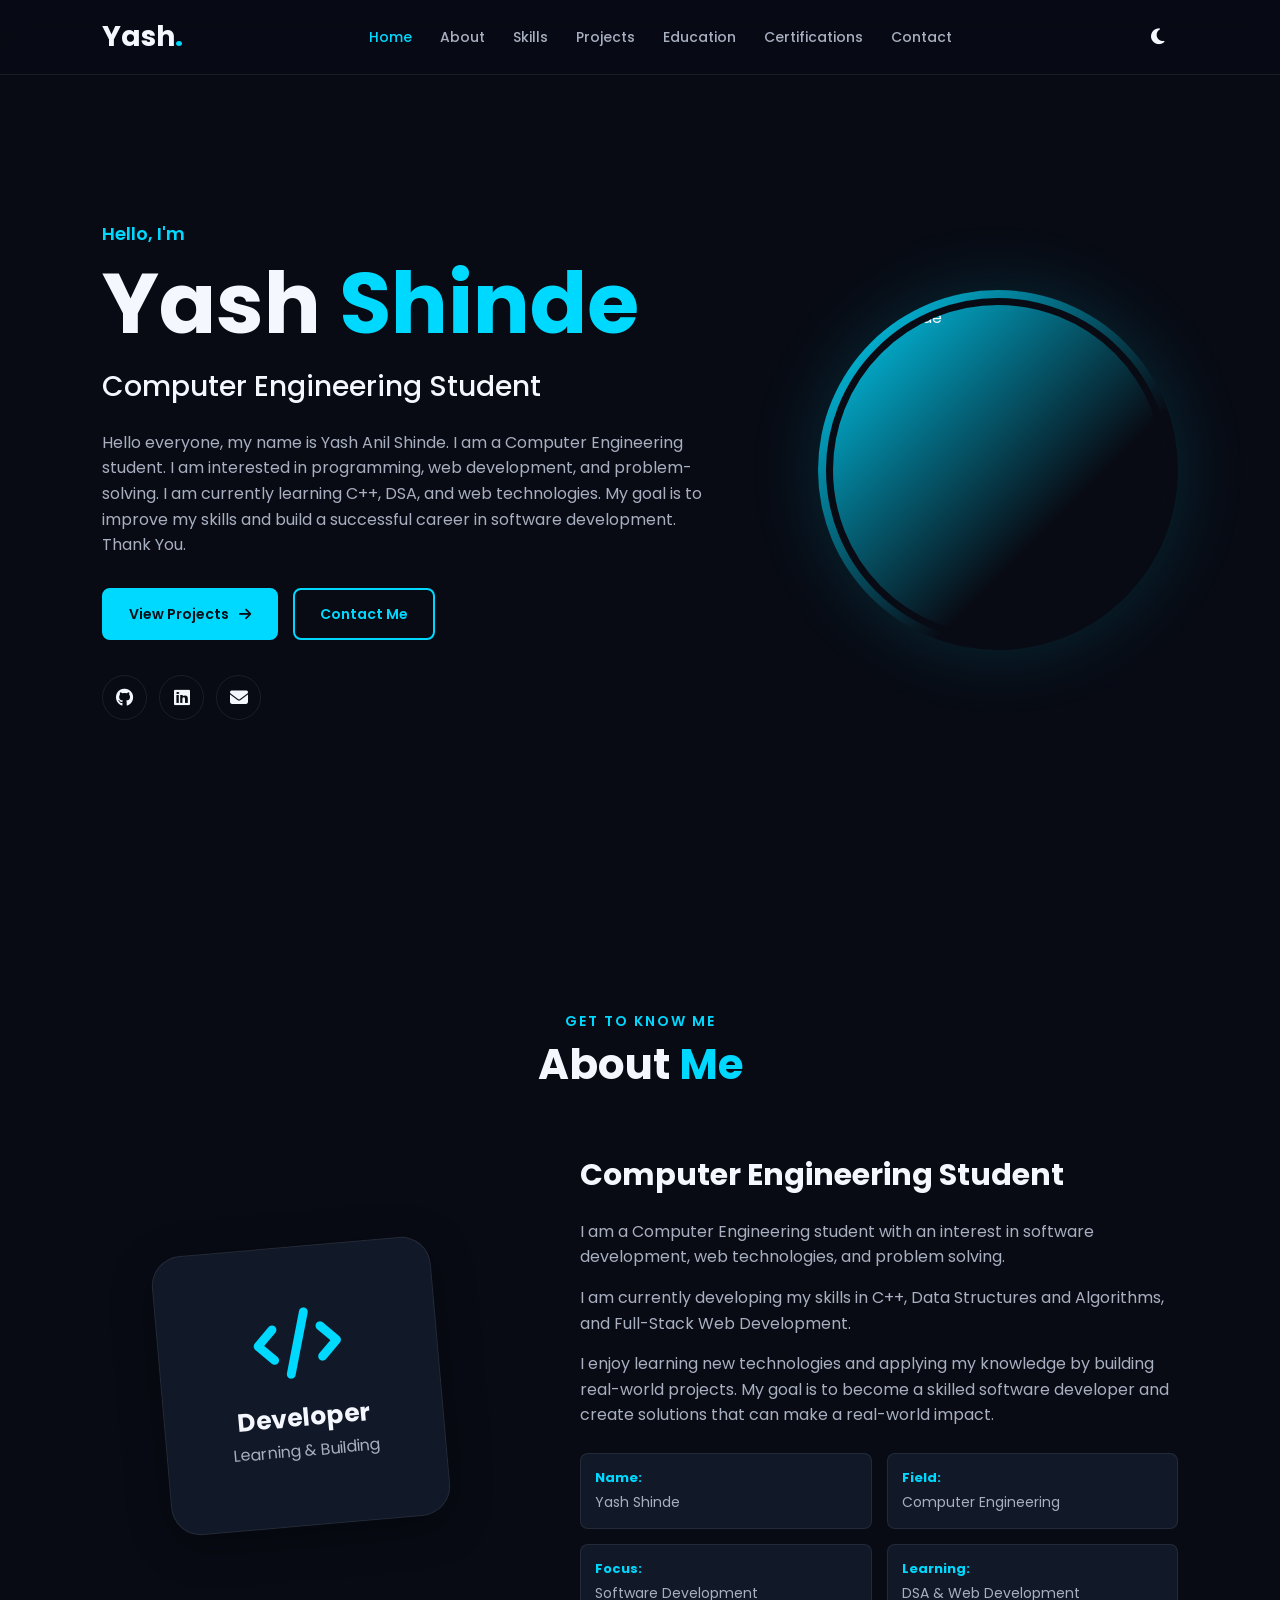
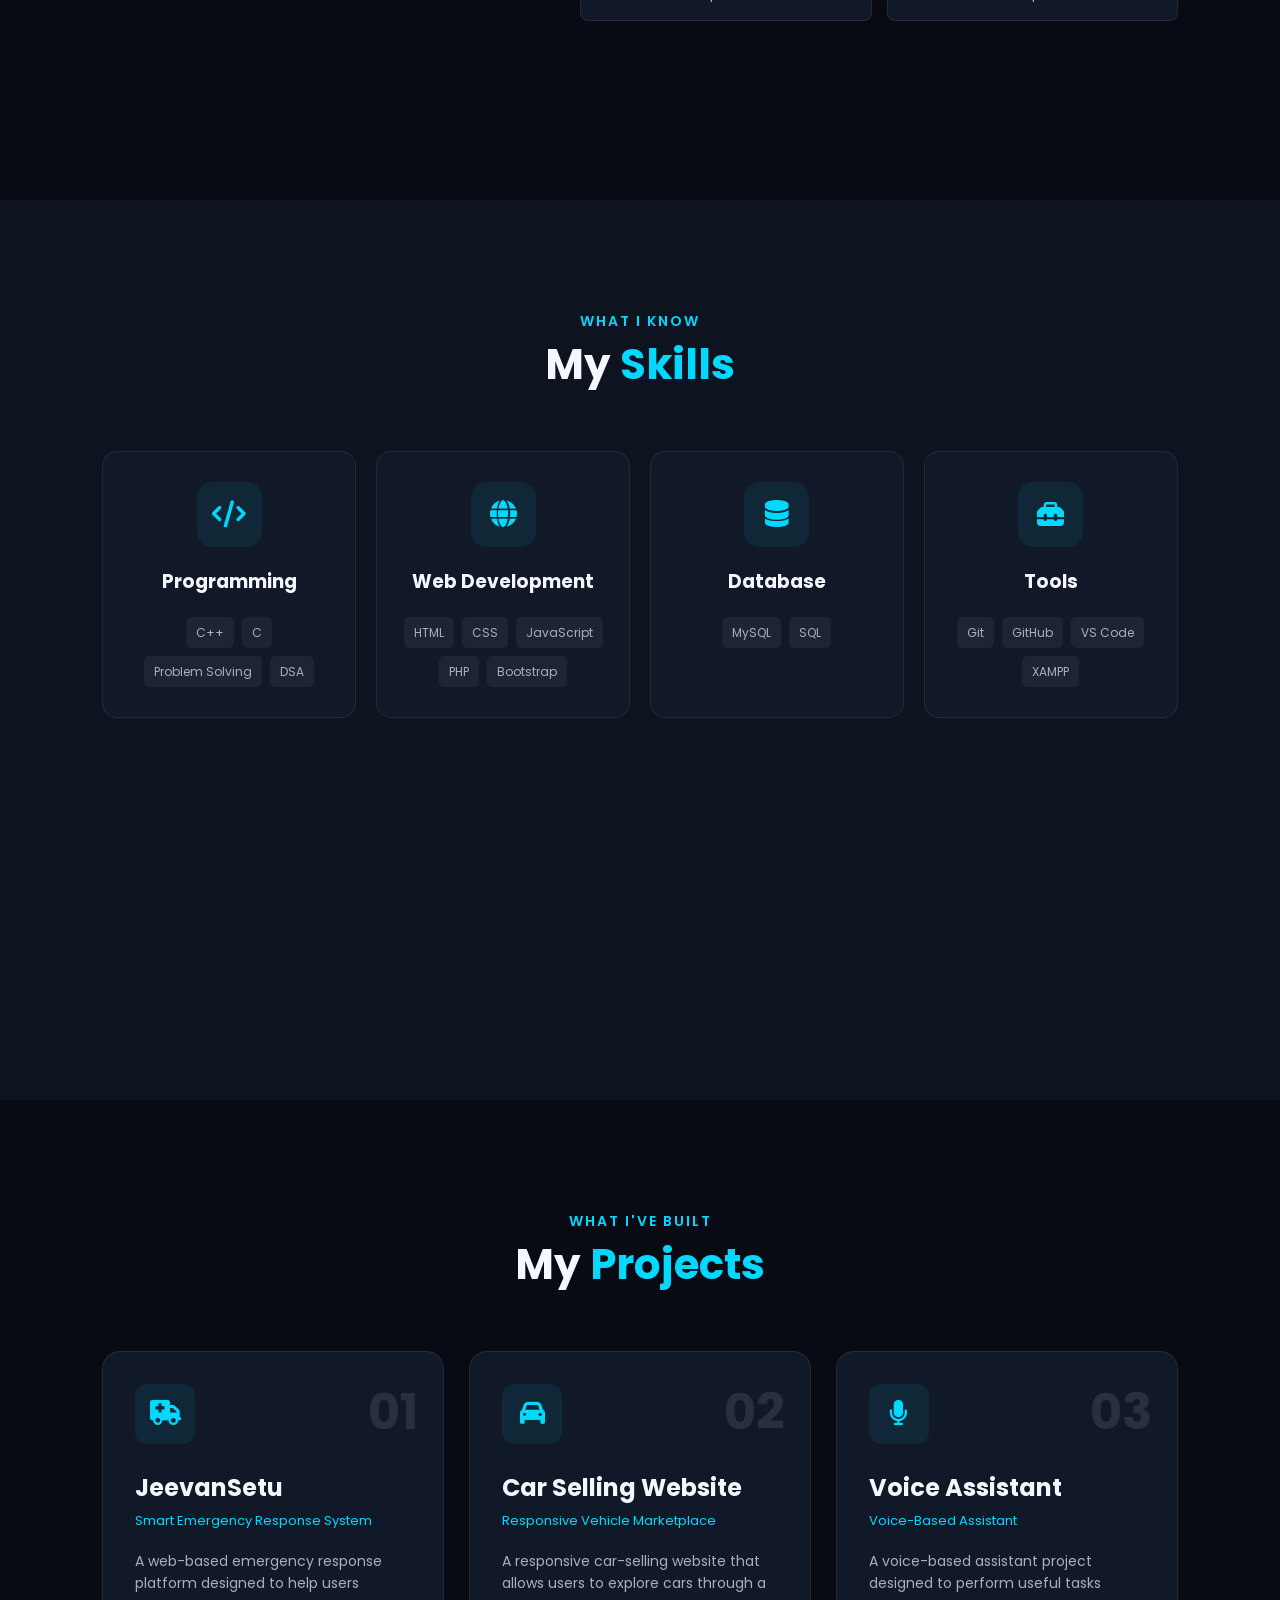
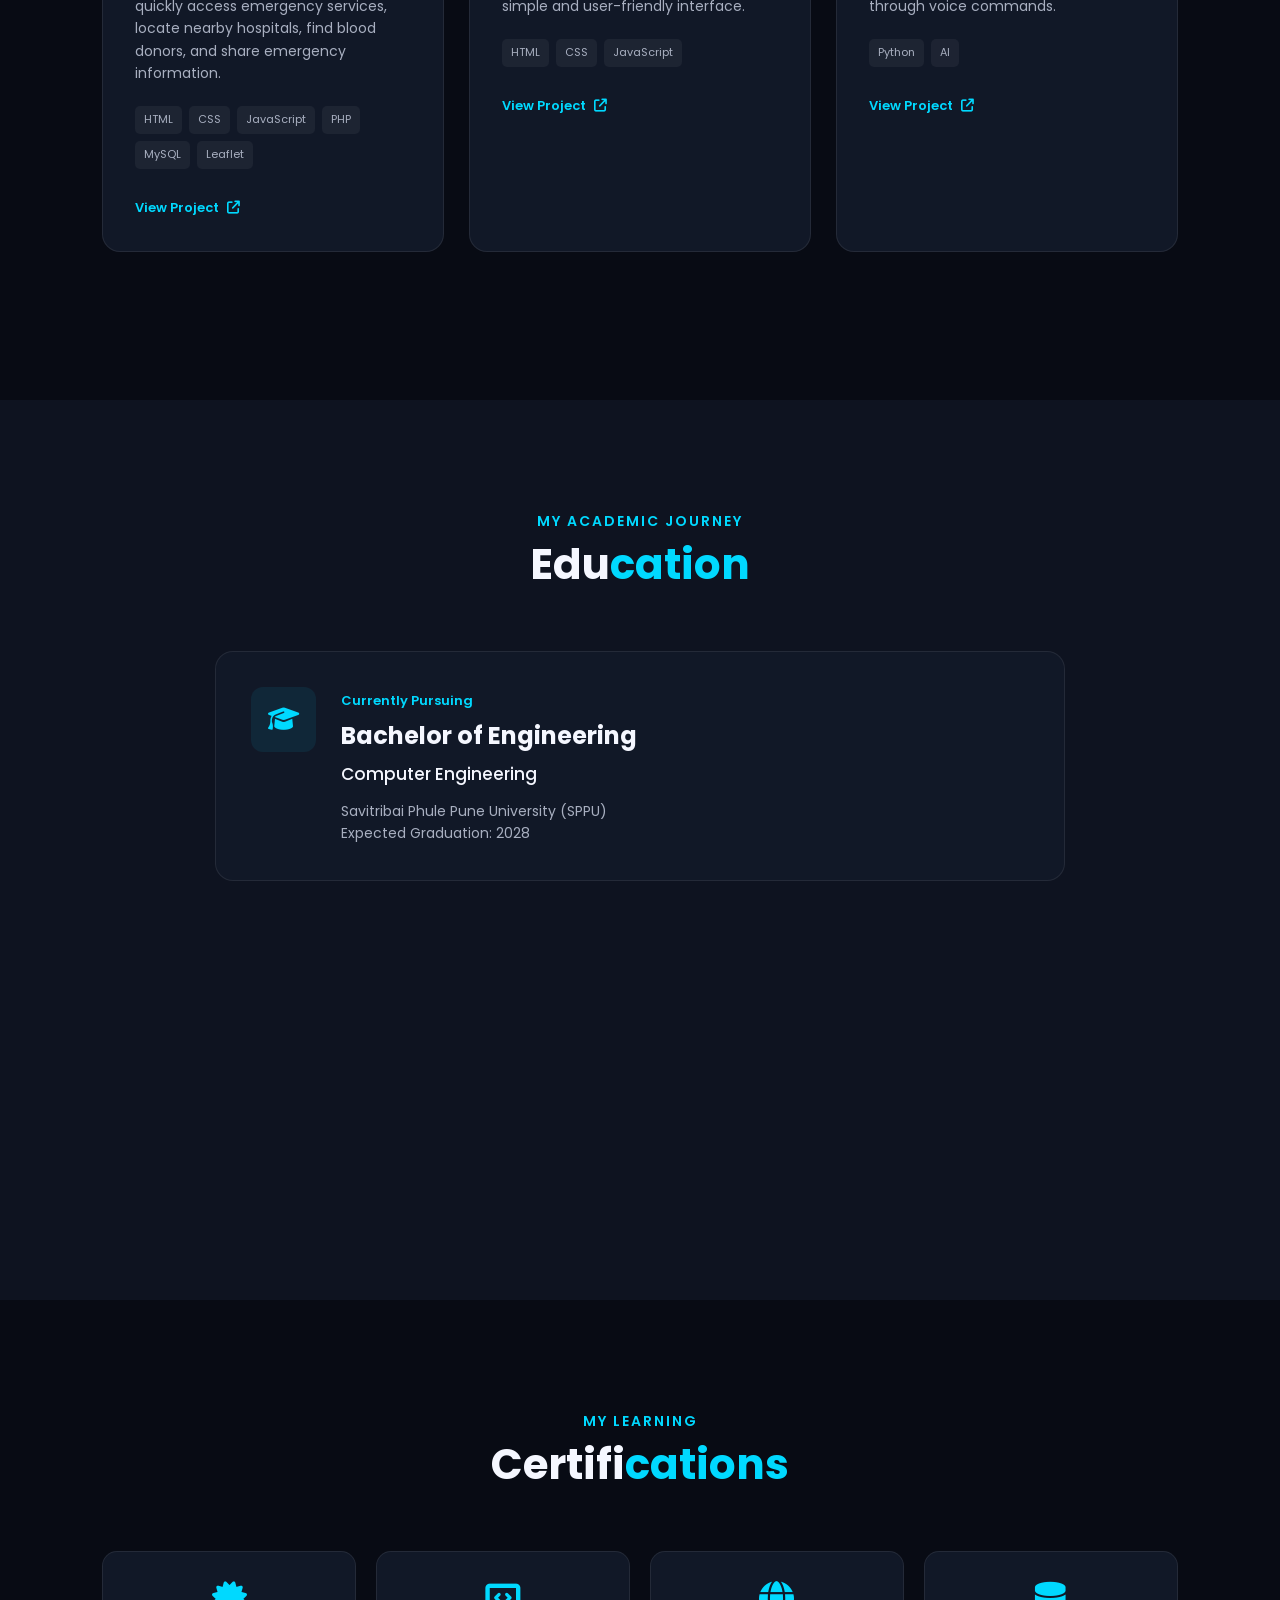
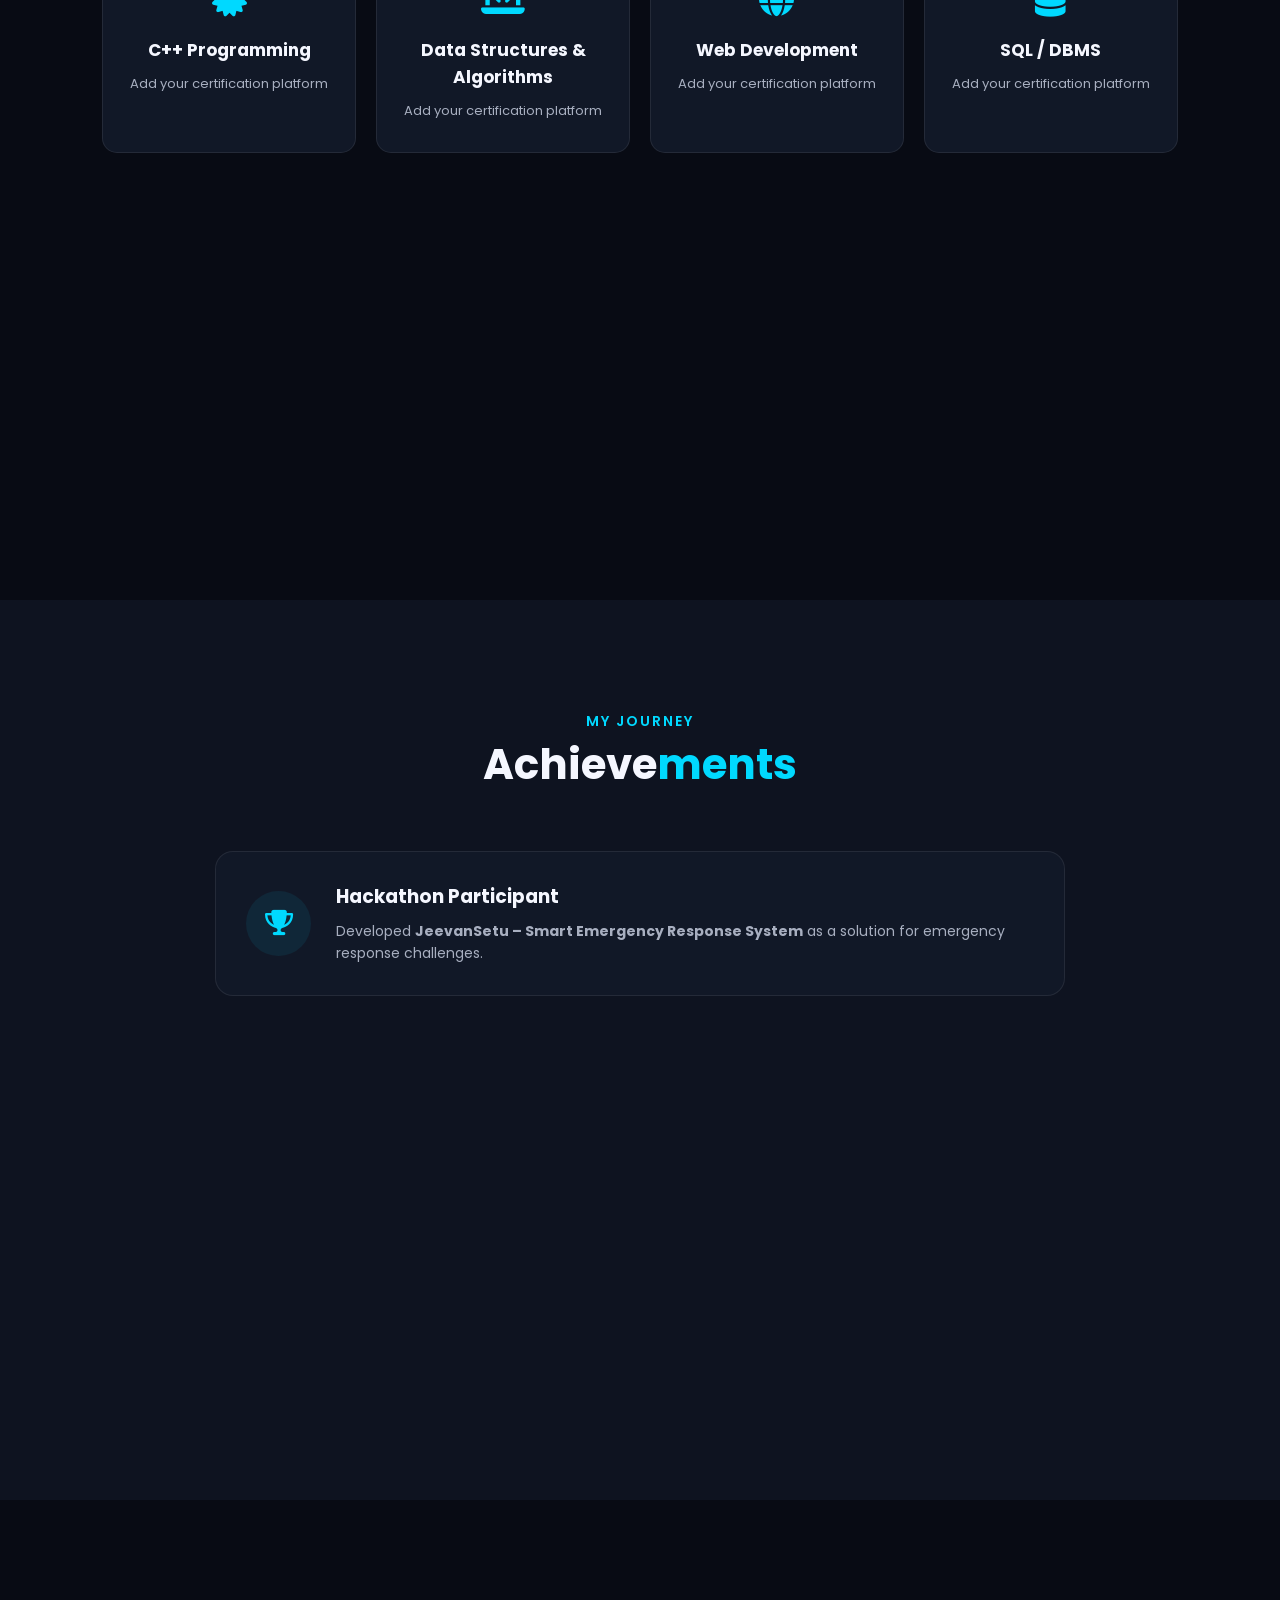
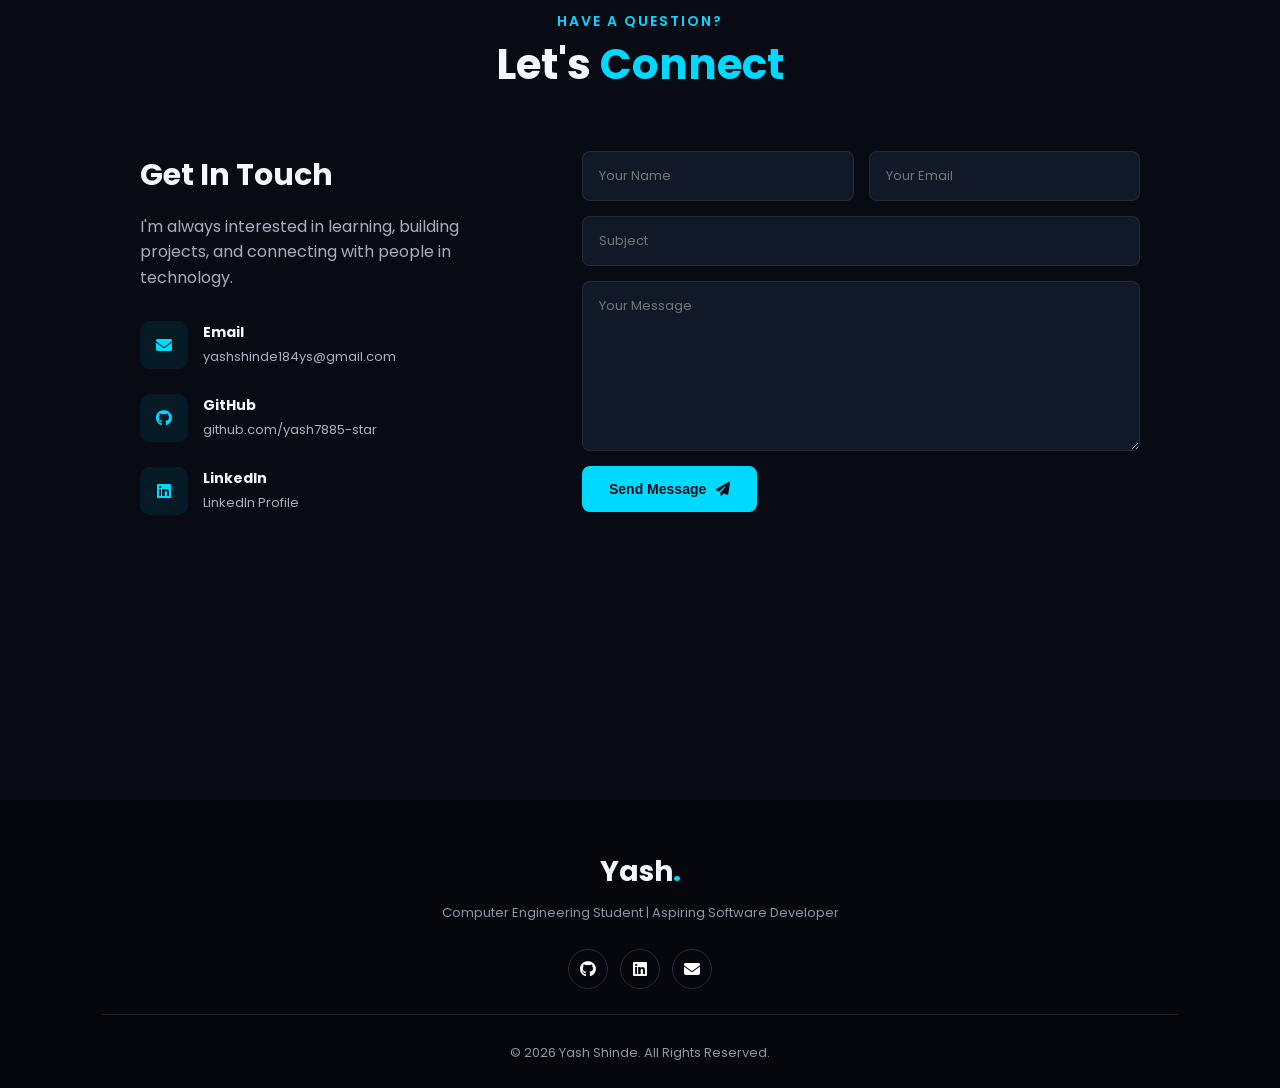
==== index.html @ 19b55f93 "Rename yash.html to index.html" ====
<!DOCTYPE html>
<html lang="en">
<head>
    <meta charset="UTF-8">
    <meta name="viewport" content="width=device-width, initial-scale=1.0">

    <title>Yash Shinde | Computer Engineering Student</title>

    <!-- Google Font -->
    <link rel="preconnect" href="https://fonts.googleapis.com">
    <link rel="preconnect" href="https://fonts.gstatic.com" crossorigin>
    <link href="https://fonts.googleapis.com/css2?family=Poppins:wght@300;400;500;600;700&display=swap" rel="stylesheet">

    <!-- Icons -->
    <link rel="stylesheet"
          href="https://cdnjs.cloudflare.com/ajax/libs/font-awesome/6.5.2/css/all.min.css">

    <!-- CSS -->
    <link rel="stylesheet" href="style.css">
</head>

<body>

    <!-- ================= NAVBAR ================= -->

    <header class="header">

        <a href="#home" class="logo">
            Yash<span>.</span>
        </a>

        <nav class="navbar" id="navbar">

            <a href="#home" class="active">Home</a>
            <a href="#about">About</a>
            <a href="#skills">Skills</a>
            <a href="#projects">Projects</a>
            <a href="#education">Education</a>
            <a href="#certifications">Certifications</a>
            <a href="#contact">Contact</a>

        </nav>

        <div class="nav-icons">

            <button id="theme-toggle" aria-label="Toggle theme">
                <i class="fa-solid fa-moon"></i>
            </button>

            <button id="menu-btn" aria-label="Open menu">
                <i class="fa-solid fa-bars"></i>
            </button>

        </div>

    </header>


    <!-- ================= HOME ================= -->

    <section class="home" id="home">

        <div class="home-content">

            <p class="small-heading">Hello, I'm</p>

            <h1>Yash <span>Shinde</span></h1>

            <h2>
                Computer Engineering Student
            </h2>

            <p class="home-description">
                Hello everyone, my name is Yash Anil Shinde. 
              I am a Computer Engineering student. 
              I am interested in programming, web development, and problem-solving. 
              I am currently learning C++, DSA, and web technologies.
             My goal is to improve my skills and build a successful career in software development. 
                                             Thank You.
            </p>

            <div class="home-buttons">

                <a href="#projects" class="btn">
                    View Projects
                    <i class="fa-solid fa-arrow-right"></i>
                </a>

                <a href="#contact" class="btn btn-outline">
                    Contact Me
                </a>

            </div>

            <div class="social-icons">

                <!-- Replace YOUR_USERNAME -->

                <a href="https://github.com/yash7885-star"
                   target="_blank">
                    <i class="fa-brands fa-github"></i>
                </a>

                <a href="https://www.linkedin.com/in/yash-shinde-9b642934a?utm_source=share_via&utm_content=profile&utm_medium=member_android"
                   target="_blank">
                    <i class="fa-brands fa-linkedin"></i>
                </a>

                <a href="mailto:yashshinde184ys@gmail.com">
                    <i class="fa-solid fa-envelope"></i>
                </a>

            </div>

        </div>


        <!-- PROFILE IMAGE -->

        <div class="home-image">

            <div class="image-circle">

                <!--
                IMPORTANT:
                Put your photo inside the same folder.

                Example:
                portfolio/
                ├── index.html
                ├── style.css
                ├── script.js
                └── c:\Users\Yash\OneDrive\Pictures\file_00000000b998821190eabb26c272c32e.png       

                Then change yash.jpg below if your
                image has another name.
                -->

                <img src="c:\Users\Yash\OneDrive\Pictures\file_00000000b998821190eabb26c272c32e.png"
                     alt="Yash Shinde">

            </div>

        </div>

    </section>


    <!-- ================= ABOUT ================= -->

    <section class="section about" id="about">

        <div class="section-title">

            <p>Get To Know Me</p>

            <h2>About <span>Me</span></h2>

        </div>

        <div class="about-container">

            <div class="about-image">

                <div class="about-card">

                    <i class="fa-solid fa-code"></i>

                    <h3>Developer</h3>

                    <p>
                        Learning & Building
                    </p>

                </div>

            </div>


            <div class="about-content">

                <h3>
                    Computer Engineering Student
                </h3>

                <p>
                    I am a Computer Engineering student with an
                    interest in software development, web technologies,
                    and problem solving.
                </p>

                <p>
                    I am currently developing my skills in C++,
                    Data Structures and Algorithms, and Full-Stack
                    Web Development.
                </p>

                <p>
                    I enjoy learning new technologies and applying
                    my knowledge by building real-world projects.
                    My goal is to become a skilled software developer
                    and create solutions that can make a real-world
                    impact.
                </p>

                <div class="about-info">

                    <div>
                        <strong>Name:</strong>
                        <span>Yash Shinde</span>
                    </div>

                    <div>
                        <strong>Field:</strong>
                        <span>Computer Engineering</span>
                    </div>

                    <div>
                        <strong>Focus:</strong>
                        <span>Software Development</span>
                    </div>

                    <div>
                        <strong>Learning:</strong>
                        <span>DSA & Web Development</span>
                    </div>

                </div>

            </div>

        </div>

    </section>


    <!-- ================= SKILLS ================= -->

    <section class="section skills" id="skills">

        <div class="section-title">

            <p>What I Know</p>

            <h2>My <span>Skills</span></h2>

        </div>


        <div class="skills-container">


            <!-- Programming -->

            <div class="skill-card">

                <div class="skill-icon">
                    <i class="fa-solid fa-code"></i>
                </div>

                <h3>Programming</h3>

                <div class="skill-list">

                    <span>C++</span>
                    <span>C</span>
                    <span>Problem Solving</span>
                    <span>DSA</span>

                </div>

            </div>


            <!-- Web -->

            <div class="skill-card">

                <div class="skill-icon">
                    <i class="fa-solid fa-globe"></i>
                </div>

                <h3>Web Development</h3>

                <div class="skill-list">

                    <span>HTML</span>
                    <span>CSS</span>
                    <span>JavaScript</span>
                    <span>PHP</span>
                    <span>Bootstrap</span>

                </div>

            </div>


            <!-- Database -->

            <div class="skill-card">

                <div class="skill-icon">
                    <i class="fa-solid fa-database"></i>
                </div>

                <h3>Database</h3>

                <div class="skill-list">

                    <span>MySQL</span>
                    <span>SQL</span>

                </div>

            </div>


            <!-- Tools -->

            <div class="skill-card">

                <div class="skill-icon">
                    <i class="fa-solid fa-toolbox"></i>
                </div>

                <h3>Tools</h3>

                <div class="skill-list">

                    <span>Git</span>
                    <span>GitHub</span>
                    <span>VS Code</span>
                    <span>XAMPP</span>

                </div>

            </div>

        </div>

    </section>


    <!-- ================= PROJECTS ================= -->

    <section class="section projects" id="projects">

        <div class="section-title">

            <p>What I've Built</p>

            <h2>My <span>Projects</span></h2>

        </div>


        <div class="projects-container">


            <!-- Project 1 -->

            <div class="project-card">

                <div class="project-number">
                    01
                </div>

                <div class="project-icon">
                    <i class="fa-solid fa-truck-medical"></i>
                </div>

                <h3>JeevanSetu</h3>

                <p class="project-subtitle">
                    Smart Emergency Response System
                </p>

                <p>
                    A web-based emergency response platform designed
                    to help users quickly access emergency services,
                    locate nearby hospitals, find blood donors,
                    and share emergency information.
                </p>

                <div class="project-tech">

                    <span>HTML</span>
                    <span>CSS</span>
                    <span>JavaScript</span>
                    <span>PHP</span>
                    <span>MySQL</span>
                    <span>Leaflet</span>

                </div>

                <a href="#" class="project-link">
                    View Project
                    <i class="fa-solid fa-arrow-up-right-from-square"></i>
                </a>

            </div>


            <!-- Project 2 -->

            <div class="project-card">

                <div class="project-number">
                    02
                </div>

                <div class="project-icon">
                    <i class="fa-solid fa-car"></i>
                </div>

                <h3>Car Selling Website</h3>

                <p class="project-subtitle">
                    Responsive Vehicle Marketplace
                </p>

                <p>
                    A responsive car-selling website that allows
                    users to explore cars through a simple and
                    user-friendly interface.
                </p>

                <div class="project-tech">

                    <span>HTML</span>
                    <span>CSS</span>
                    <span>JavaScript</span>

                </div>

                <a href="#" class="project-link">
                    View Project
                    <i class="fa-solid fa-arrow-up-right-from-square"></i>
                </a>

            </div>


            <!-- Project 3 -->

            <div class="project-card">

                <div class="project-number">
                    03
                </div>

                <div class="project-icon">
                    <i class="fa-solid fa-microphone"></i>
                </div>

                <h3>Voice Assistant</h3>

                <p class="project-subtitle">
                    Voice-Based Assistant
                </p>

                <p>
                    A voice-based assistant project designed to
                    perform useful tasks through voice commands.
                </p>

                <div class="project-tech">

                    <span>Python</span>
                    <span>AI</span>

                </div>

                <a href="#" class="project-link">
                    View Project
                    <i class="fa-solid fa-arrow-up-right-from-square"></i>
                </a>

            </div>

        </div>

    </section>


    <!-- ================= EDUCATION ================= -->

    <section class="section education" id="education">

        <div class="section-title">

            <p>My Academic Journey</p>

            <h2>Edu<span>cation</span></h2>

        </div>


        <div class="education-container">

            <div class="education-card">

                <div class="education-icon">
                    <i class="fa-solid fa-graduation-cap"></i>
                </div>

                <div>

                    <span class="education-date">
                        Currently Pursuing
                    </span>

                    <h3>
                        Bachelor of Engineering
                    </h3>

                    <h4>
                        Computer Engineering
                    </h4>

                    <p>
                        Savitribai Phule Pune University (SPPU)
                    </p>

                    <p>
                        Expected Graduation: 2028
                    </p>

                </div>

            </div>

        </div>

    </section>


    <!-- ================= CERTIFICATIONS ================= -->

    <section class="section certifications"
             id="certifications">

        <div class="section-title">

            <p>My Learning</p>

            <h2>Certifi<span>cations</span></h2>

        </div>


        <div class="certifications-container">

            <div class="cert-card">

                <i class="fa-solid fa-certificate"></i>

                <h3>C++ Programming</h3>

                <p>
                    Add your certification platform
                </p>

            </div>


            <div class="cert-card">

                <i class="fa-solid fa-laptop-code"></i>

                <h3>Data Structures & Algorithms</h3>

                <p>
                    Add your certification platform
                </p>

            </div>


            <div class="cert-card">

                <i class="fa-solid fa-globe"></i>

                <h3>Web Development</h3>

                <p>
                    Add your certification platform
                </p>

            </div>


            <div class="cert-card">

                <i class="fa-solid fa-database"></i>

                <h3>SQL / DBMS</h3>

                <p>
                    Add your certification platform
                </p>

            </div>

        </div>

    </section>


    <!-- ================= ACHIEVEMENTS ================= -->

    <section class="section achievements" id="achievements">

        <div class="section-title">

            <p>My Journey</p>

            <h2>Achieve<span>ments</span></h2>

        </div>


        <div class="achievement-card">

            <div class="achievement-icon">
                <i class="fa-solid fa-trophy"></i>
            </div>

            <div>

                <h3>Hackathon Participant</h3>

                <p>
                    Developed <strong>JeevanSetu – Smart Emergency
                    Response System</strong> as a solution for
                    emergency response challenges.
                </p>

            </div>

        </div>

    </section>


    <!-- ================= CONTACT ================= -->

    <section class="section contact" id="contact">

        <div class="section-title">

            <p>Have a Question?</p>

            <h2>Let's <span>Connect</span></h2>

        </div>


        <div class="contact-container">


            <div class="contact-info">

                <h3>Get In Touch</h3>

                <p>
                    I'm always interested in learning, building
                    projects, and connecting with people in
                    technology.
                </p>


                <div class="contact-item">

                    <i class="fa-solid fa-envelope"></i>

                    <div>
                        <h4>Email</h4>
                        <a href="mailto:yashshinde184ys@gmail.com">
                            yashshinde184ys@gmail.com
                        </a>
                    </div>

                </div>


                <div class="contact-item">

                    <i class="fa-brands fa-github"></i>

                    <div>
                        <h4>GitHub</h4>
                        <a href="https://github.com/yash7885-star"
                           target="_blank">
                            github.com/yash7885-star
                        </a>
                    </div>

                </div>


                <div class="contact-item">

                    <i class="fa-brands fa-linkedin"></i>

                    <div>
                        <h4>LinkedIn</h4>
                        <a href="https://www.linkedin.com/in/yash-shinde-9b642934a?utm_source=share_via&utm_content=profile&utm_medium=member_android"
                           target="_blank">
                            LinkedIn Profile
                        </a>
                    </div>

                </div>

            </div>


            <!-- CONTACT FORM -->

            <form class="contact-form"
                  id="contact-form">

                <div class="input-row">

                    <input type="text"
                           id="name"
                           placeholder="Your Name"
                           required>

                    <input type="email"
                           id="email"
                           placeholder="Your Email"
                           required>

                </div>

                <input type="text"
                       id="subject"
                       placeholder="Subject"
                       required>

                <textarea id="message"
                          rows="7"
                          placeholder="Your Message"
                          required></textarea>

                <button type="submit"
                        class="btn">

                    Send Message
                    <i class="fa-solid fa-paper-plane"></i>

                </button>

                <p id="form-message"></p>

            </form>

        </div>

    </section>


    <!-- ================= FOOTER ================= -->

    <footer class="footer">

        <div class="footer-content">

            <h2>Yash<span>.</span></h2>

            <p>
                Computer Engineering Student | Aspiring Software Developer
            </p>

            <div class="footer-social">

                <a href="https://github.com/YOUR_USERNAME"
                   target="_blank">
                    <i class="fa-brands fa-github"></i>
                </a>

                <a href="https://www.linkedin.com/in/YOUR_USERNAME/"
                   target="_blank">
                    <i class="fa-brands fa-linkedin"></i>
                </a>

                <a href="mailto:yourmail@gmail.com">
                    <i class="fa-solid fa-envelope"></i>
                </a>

            </div>

        </div>

        <div class="copyright">

            <p>
                © <span id="year"></span> Yash Shinde.
                All Rights Reserved.
            </p>

        </div>

    </footer>


    <!-- Back To Top -->

    <button id="back-to-top"
            aria-label="Back to top">

        <i class="fa-solid fa-arrow-up"></i>

    </button>


    <!-- JavaScript -->

    <script src="script.js"></script>

</body>
</html>
---- style.css ----
/* =====================================================
   RESET
===================================================== */

* {
    margin: 0;
    padding: 0;
    box-sizing: border-box;
    text-decoration: none;
    scroll-behavior: smooth;
}

:root {

    --bg-color: #080b14;
    --second-bg: #0e1320;

    --text-color: #f5f7ff;
    --text-light: #a8afc0;

    --main-color: #00d9ff;
    --main-dark: #00a8c7;

    --card-color: #111827;
    --border-color: rgba(255,255,255,0.08);

    --shadow:
        0 10px 40px rgba(0,0,0,0.35);
}


/* =====================================================
   LIGHT MODE
===================================================== */

body.light-mode {

    --bg-color: #f5f7fb;
    --second-bg: #ffffff;

    --text-color: #111827;
    --text-light: #596273;

    --card-color: #ffffff;

    --border-color: rgba(0,0,0,0.08);
}


/* =====================================================
   BODY
===================================================== */

body {

    font-family: "Poppins", sans-serif;

    background: var(--bg-color);

    color: var(--text-color);

    line-height: 1.6;

    transition:
        background 0.3s,
        color 0.3s;
}


/* =====================================================
   NAVBAR
===================================================== */

.header {

    position: fixed;

    top: 0;
    left: 0;

    width: 100%;

    height: 75px;

    padding: 0 8%;

    display: flex;

    justify-content: space-between;

    align-items: center;

    background:
        rgba(8, 11, 20, 0.85);

    backdrop-filter: blur(15px);

    border-bottom:
        1px solid var(--border-color);

    z-index: 1000;
}

.light-mode .header {

    background:
        rgba(255,255,255,0.85);
}


.logo {

    font-size: 28px;

    font-weight: 700;

    color: var(--text-color);
}

.logo span {

    color: var(--main-color);
}


.navbar {

    display: flex;

    gap: 28px;
}

.navbar a {

    color: var(--text-light);

    font-size: 14px;

    font-weight: 500;

    transition: 0.3s;
}

.navbar a:hover,
.navbar a.active {

    color: var(--main-color);
}


.nav-icons {

    display: flex;

    align-items: center;

    gap: 15px;
}

.nav-icons button {

    width: 40px;
    height: 40px;

    border: none;

    background: transparent;

    color: var(--text-color);

    font-size: 18px;

    cursor: pointer;

    border-radius: 50%;

    transition: 0.3s;
}

.nav-icons button:hover {

    background: var(--card-color);

    color: var(--main-color);
}

#menu-btn {

    display: none;
}


/* =====================================================
   SECTIONS
===================================================== */

section {

    min-height: 100vh;

    padding:
        110px 8% 80px;
}

.section {

    background: var(--second-bg);
}

.section:nth-of-type(even) {

    background: var(--bg-color);
}


.section-title {

    text-align: center;

    margin-bottom: 60px;
}

.section-title p {

    color: var(--main-color);

    font-size: 14px;

    font-weight: 600;

    text-transform: uppercase;

    letter-spacing: 2px;

    margin-bottom: 8px;
}

.section-title h2 {

    font-size: 42px;

    line-height: 1.2;
}

.section-title h2 span {

    color: var(--main-color);
}


/* =====================================================
   HOME
===================================================== */

.home {

    min-height: 100vh;

    display: flex;

    align-items: center;

    justify-content: space-between;

    gap: 50px;

    padding-top: 120px;
}

.home-content {

    max-width: 650px;
}

.small-heading {

    color: var(--main-color);

    font-size: 18px;

    font-weight: 600;

    margin-bottom: 8px;
}

.home h1 {

    font-size: clamp(50px, 7vw, 85px);

    line-height: 1.1;

    margin-bottom: 15px;
}

.home h1 span {

    color: var(--main-color);
}

.home h2 {

    font-size: 28px;

    font-weight: 500;

    margin-bottom: 20px;
}

.home-description {

    color: var(--text-light);

    max-width: 600px;

    font-size: 16px;

    margin-bottom: 30px;
}


/* =====================================================
   BUTTON
===================================================== */

.home-buttons {

    display: flex;

    gap: 15px;

    flex-wrap: wrap;
}

.btn {

    display: inline-flex;

    align-items: center;

    justify-content: center;

    gap: 10px;

    padding: 13px 25px;

    border-radius: 8px;

    background: var(--main-color);

    color: #061018;

    font-size: 14px;

    font-weight: 600;

    border: 2px solid var(--main-color);

    cursor: pointer;

    transition: 0.3s;
}

.btn:hover {

    transform: translateY(-3px);

    box-shadow:
        0 10px 25px rgba(0,217,255,0.2);
}

.btn-outline {

    background: transparent;

    color: var(--main-color);
}

.btn-outline:hover {

    background: var(--main-color);

    color: #061018;
}


/* =====================================================
   SOCIAL ICONS
===================================================== */

.social-icons {

    display: flex;

    gap: 12px;

    margin-top: 35px;
}

.social-icons a {

    width: 45px;
    height: 45px;

    display: flex;

    align-items: center;

    justify-content: center;

    border: 1px solid var(--border-color);

    border-radius: 50%;

    color: var(--text-color);

    font-size: 18px;

    transition: 0.3s;
}

.social-icons a:hover {

    color: var(--main-color);

    border-color: var(--main-color);

    transform: translateY(-4px);
}


/* =====================================================
   PROFILE IMAGE
===================================================== */

.home-image {

    display: flex;

    align-items: center;

    justify-content: center;
}

.image-circle {

    width: 360px;
    height: 360px;

    border-radius: 50%;

    padding: 8px;

    background:
        linear-gradient(
            135deg,
            var(--main-color),
            transparent 65%
        );

    box-shadow:
        0 0 70px rgba(0,217,255,0.15);

    animation: floating 4s ease-in-out infinite;
}

.image-circle img {

    width: 100%;
    height: 100%;

    object-fit: cover;

    border-radius: 50%;

    border: 7px solid var(--bg-color);

    display: block;
}

@keyframes floating {

    0%,100% {
        transform: translateY(0);
    }

    50% {
        transform: translateY(-15px);
    }
}


/* =====================================================
   ABOUT
===================================================== */

.about-container {

    display: grid;

    grid-template-columns: 0.8fr 1.2fr;

    gap: 80px;

    align-items: center;
}

.about-image {

    min-height: 350px;

    display: flex;

    justify-content: center;

    align-items: center;
}

.about-card {

    width: 280px;

    height: 280px;

    border-radius: 30px;

    display: flex;

    flex-direction: column;

    align-items: center;

    justify-content: center;

    background: var(--card-color);

    border:
        1px solid var(--border-color);

    box-shadow: var(--shadow);

    transform: rotate(-5deg);

    transition: 0.4s;
}

.about-card:hover {

    transform: rotate(0deg) translateY(-10px);
}

.about-card i {

    font-size: 70px;

    color: var(--main-color);

    margin-bottom: 20px;
}

.about-card h3 {

    font-size: 25px;
}

.about-card p {

    color: var(--text-light);
}

.about-content h3 {

    font-size: 30px;

    margin-bottom: 20px;
}

.about-content > p {

    color: var(--text-light);

    margin-bottom: 15px;
}

.about-info {

    display: grid;

    grid-template-columns: 1fr 1fr;

    gap: 15px;

    margin-top: 25px;
}

.about-info div {

    padding: 14px;

    background: var(--card-color);

    border:
        1px solid var(--border-color);

    border-radius: 8px;
}

.about-info strong {

    display: block;

    font-size: 13px;

    color: var(--main-color);
}

.about-info span {

    font-size: 14px;

    color: var(--text-light);
}


/* =====================================================
   SKILLS
===================================================== */

.skills-container {

    display: grid;

    grid-template-columns:
        repeat(4, 1fr);

    gap: 20px;
}

.skill-card {

    background: var(--card-color);

    border:
        1px solid var(--border-color);

    padding: 30px 22px;

    border-radius: 15px;

    text-align: center;

    transition: 0.3s;
}

.skill-card:hover {

    transform: translateY(-8px);

    border-color:
        var(--main-color);
}

.skill-icon {

    width: 65px;
    height: 65px;

    margin: 0 auto 20px;

    border-radius: 15px;

    display: flex;

    align-items: center;

    justify-content: center;

    background:
        rgba(0,217,255,0.08);

    color: var(--main-color);

    font-size: 27px;
}

.skill-card h3 {

    margin-bottom: 20px;
}

.skill-list {

    display: flex;

    flex-wrap: wrap;

    justify-content: center;

    gap: 8px;
}

.skill-list span {

    padding: 6px 10px;

    font-size: 12px;

    border-radius: 5px;

    color: var(--text-light);

    background:
        rgba(255,255,255,0.05);
}


/* =====================================================
   PROJECTS
===================================================== */

.projects-container {

    display: grid;

    grid-template-columns:
        repeat(3, 1fr);

    gap: 25px;
}

.project-card {

    position: relative;

    padding: 32px;

    background: var(--card-color);

    border:
        1px solid var(--border-color);

    border-radius: 18px;

    overflow: hidden;

    transition: 0.3s;
}

.project-card:hover {

    transform: translateY(-10px);

    border-color:
        var(--main-color);
}

.project-number {

    position: absolute;

    top: 20px;

    right: 25px;

    color: rgba(255,255,255,0.1);

    font-size: 50px;

    font-weight: 700;
}

.project-icon {

    width: 60px;
    height: 60px;

    border-radius: 12px;

    display: flex;

    align-items: center;

    justify-content: center;

    background:
        rgba(0,217,255,0.08);

    color: var(--main-color);

    font-size: 25px;

    margin-bottom: 25px;
}

.project-card h3 {

    font-size: 24px;

    margin-bottom: 4px;
}

.project-subtitle {

    color: var(--main-color);

    font-size: 13px;

    margin-bottom: 18px;
}

.project-card > p:not(.project-subtitle) {

    color: var(--text-light);

    font-size: 14px;

    margin-bottom: 22px;
}

.project-tech {

    display: flex;

    flex-wrap: wrap;

    gap: 7px;

    margin-bottom: 25px;
}

.project-tech span {

    padding: 5px 9px;

    border-radius: 5px;

    font-size: 11px;

    color: var(--text-light);

    background:
        rgba(255,255,255,0.05);
}

.project-link {

    color: var(--main-color);

    font-size: 13px;

    font-weight: 600;
}

.project-link i {

    margin-left: 5px;
}


/* =====================================================
   EDUCATION
===================================================== */

.education-container {

    max-width: 850px;

    margin: auto;
}

.education-card {

    display: flex;

    gap: 25px;

    padding: 35px;

    background: var(--card-color);

    border:
        1px solid var(--border-color);

    border-radius: 18px;

    transition: 0.3s;
}

.education-card:hover {

    border-color:
        var(--main-color);
}

.education-icon {

    min-width: 65px;
    height: 65px;

    border-radius: 12px;

    display: flex;

    align-items: center;

    justify-content: center;

    background:
        rgba(0,217,255,0.08);

    color: var(--main-color);

    font-size: 25px;
}

.education-date {

    color: var(--main-color);

    font-size: 13px;

    font-weight: 600;
}

.education-card h3 {

    font-size: 24px;

    margin: 5px 0;
}

.education-card h4 {

    font-size: 17px;

    font-weight: 500;

    margin-bottom: 12px;
}

.education-card p {

    color: var(--text-light);

    font-size: 14px;
}


/* =====================================================
   CERTIFICATIONS
===================================================== */

.certifications-container {

    display: grid;

    grid-template-columns:
        repeat(4, 1fr);

    gap: 20px;
}

.cert-card {

    padding: 30px 20px;

    text-align: center;

    background: var(--card-color);

    border:
        1px solid var(--border-color);

    border-radius: 15px;

    transition: 0.3s;
}

.cert-card:hover {

    transform: translateY(-7px);

    border-color:
        var(--main-color);
}

.cert-card i {

    font-size: 35px;

    color: var(--main-color);

    margin-bottom: 20px;
}

.cert-card h3 {

    font-size: 17px;

    margin-bottom: 10px;
}

.cert-card p {

    font-size: 13px;

    color: var(--text-light);
}


/* =====================================================
   ACHIEVEMENTS
===================================================== */

.achievement-card {

    max-width: 850px;

    margin: auto;

    padding: 30px;

    display: flex;

    align-items: center;

    gap: 25px;

    background: var(--card-color);

    border:
        1px solid var(--border-color);

    border-radius: 18px;
}

.achievement-icon {

    min-width: 65px;
    height: 65px;

    border-radius: 50%;

    display: flex;

    align-items: center;

    justify-content: center;

    background:
        rgba(0,217,255,0.08);

    color: var(--main-color);

    font-size: 25px;
}

.achievement-card h3 {

    margin-bottom: 8px;
}

.achievement-card p {

    color: var(--text-light);

    font-size: 14px;
}


/* =====================================================
   CONTACT
===================================================== */

.contact-container {

    display: grid;

    grid-template-columns: 0.8fr 1.2fr;

    gap: 70px;

    max-width: 1000px;

    margin: auto;
}

.contact-info h3 {

    font-size: 30px;

    margin-bottom: 15px;
}

.contact-info > p {

    color: var(--text-light);

    margin-bottom: 30px;
}

.contact-item {

    display: flex;

    align-items: center;

    gap: 15px;

    margin-bottom: 25px;
}

.contact-item > i {

    width: 48px;
    height: 48px;

    display: flex;

    align-items: center;

    justify-content: center;

    border-radius: 10px;

    background:
        rgba(0,217,255,0.08);

    color: var(--main-color);
}

.contact-item h4 {

    font-size: 14px;
}

.contact-item a {

    color: var(--text-light);

    font-size: 13px;

    transition: 0.3s;
}

.contact-item a:hover {

    color: var(--main-color);
}


/* FORM */

.contact-form {

    display: flex;

    flex-direction: column;

    gap: 15px;
}

.input-row {

    display: grid;

    grid-template-columns: 1fr 1fr;

    gap: 15px;
}

.contact-form input,
.contact-form textarea {

    width: 100%;

    border: 1px solid var(--border-color);

    outline: none;

    padding: 14px 16px;

    border-radius: 8px;

    background: var(--card-color);

    color: var(--text-color);

    font-family: inherit;

    font-size: 13px;

    resize: vertical;

    transition: 0.3s;
}

.contact-form input:focus,
.contact-form textarea:focus {

    border-color:
        var(--main-color);
}

.contact-form .btn {

    align-self: flex-start;
}

#form-message {

    font-size: 13px;

    color: var(--main-color);
}


/* =====================================================
   FOOTER
===================================================== */

.footer {

    padding: 50px 8% 25px;

    text-align: center;

    background: #05070d;
}

.footer h2 {

    font-size: 28px;
}

.footer h2 span {

    color: var(--main-color);
}

.footer p {

    color: #8d95a6;

    font-size: 13px;

    margin-top: 8px;
}

.footer-social {

    display: flex;

    justify-content: center;

    gap: 12px;

    margin: 25px 0;
}

.footer-social a {

    width: 40px;
    height: 40px;

    display: flex;

    align-items: center;

    justify-content: center;

    border-radius: 50%;

    color: #fff;

    border: 1px solid #252a38;

    transition: 0.3s;
}

.footer-social a:hover {

    color: var(--main-color);

    border-color:
        var(--main-color);
}

.copyright {

    padding-top: 20px;

    border-top:
        1px solid #1b2030;
}


/* =====================================================
   BACK TO TOP
===================================================== */

#back-to-top {

    position: fixed;

    right: 25px;

    bottom: 25px;

    width: 45px;
    height: 45px;

    border: none;

    border-radius: 8px;

    background: var(--main-color);

    color: #061018;

    cursor: pointer;

    display: none;

    z-index: 900;

    transition: 0.3s;
}

#back-to-top.show {

    display: block;
}

#back-to-top:hover {

    transform: translateY(-5px);
}


/* =====================================================
   ANIMATION
===================================================== */

.project-card,
.skill-card,
.cert-card,
.education-card,
.achievement-card {

    opacity: 0;

    transform: translateY(30px);

    transition:
        opacity 0.6s ease,
        transform 0.6s ease;
}

.project-card.show,
.skill-card.show,
.cert-card.show,
.education-card.show,
.achievement-card.show {

    opacity: 1;

    transform: translateY(0);
}


/* =====================================================
   TABLET
===================================================== */

@media (max-width: 1050px) {

    .header {

        padding: 0 5%;
    }

    section {

        padding-left: 5%;
        padding-right: 5%;
    }

    .skills-container,
    .certifications-container {

        grid-template-columns:
            repeat(2, 1fr);
    }

    .projects-container {

        grid-template-columns:
            repeat(2, 1fr);
    }

}


/* =====================================================
   MOBILE
===================================================== */

@media (max-width: 768px) {

    .header {

        padding: 0 6%;

        height: 70px;
    }

    #menu-btn {

        display: block;
    }

    .navbar {

        position: absolute;

        top: 70px;

        left: -100%;

        width: 100%;

        flex-direction: column;

        gap: 0;

        padding: 15px 6%;

        background: var(--bg-color);

        border-bottom:
            1px solid var(--border-color);

        transition: 0.3s;
    }

    .navbar.active {

        left: 0;
    }

    .navbar a {

        padding: 13px 0;

        border-bottom:
            1px solid var(--border-color);
    }


    .home {

        flex-direction: column-reverse;

        justify-content: center;

        text-align: center;

        padding-top: 110px;
    }

    .home-buttons,
    .social-icons {

        justify-content: center;
    }

    .home-image {

        margin-bottom: 20px;
    }

    .image-circle {

        width: 260px;
        height: 260px;
    }

    .home h1 {

        font-size: 52px;
    }

    .home h2 {

        font-size: 21px;
    }


    .about-container,
    .contact-container {

        grid-template-columns: 1fr;

        gap: 40px;
    }

    .about-image {

        min-height: 280px;
    }


    .skills-container,
    .projects-container,
    .certifications-container {

        grid-template-columns: 1fr;
    }

    .input-row {

        grid-template-columns: 1fr;
    }

    .achievement-card,
    .education-card {

        align-items: flex-start;
    }

    .section-title h2 {

        font-size: 34px;
    }

}


/* =====================================================
   SMALL MOBILE
===================================================== */

@media (max-width: 450px) {

    section {

        padding-left: 5%;

        padding-right: 5%;
    }

    .home h1 {

        font-size: 45px;
    }

    .image-circle {

        width: 220px;

        height: 220px;
    }

    .about-info {

        grid-template-columns: 1fr;
    }

    .btn {

        width: 100%;
    }

    .home-buttons {

        width: 100%;
    }

}
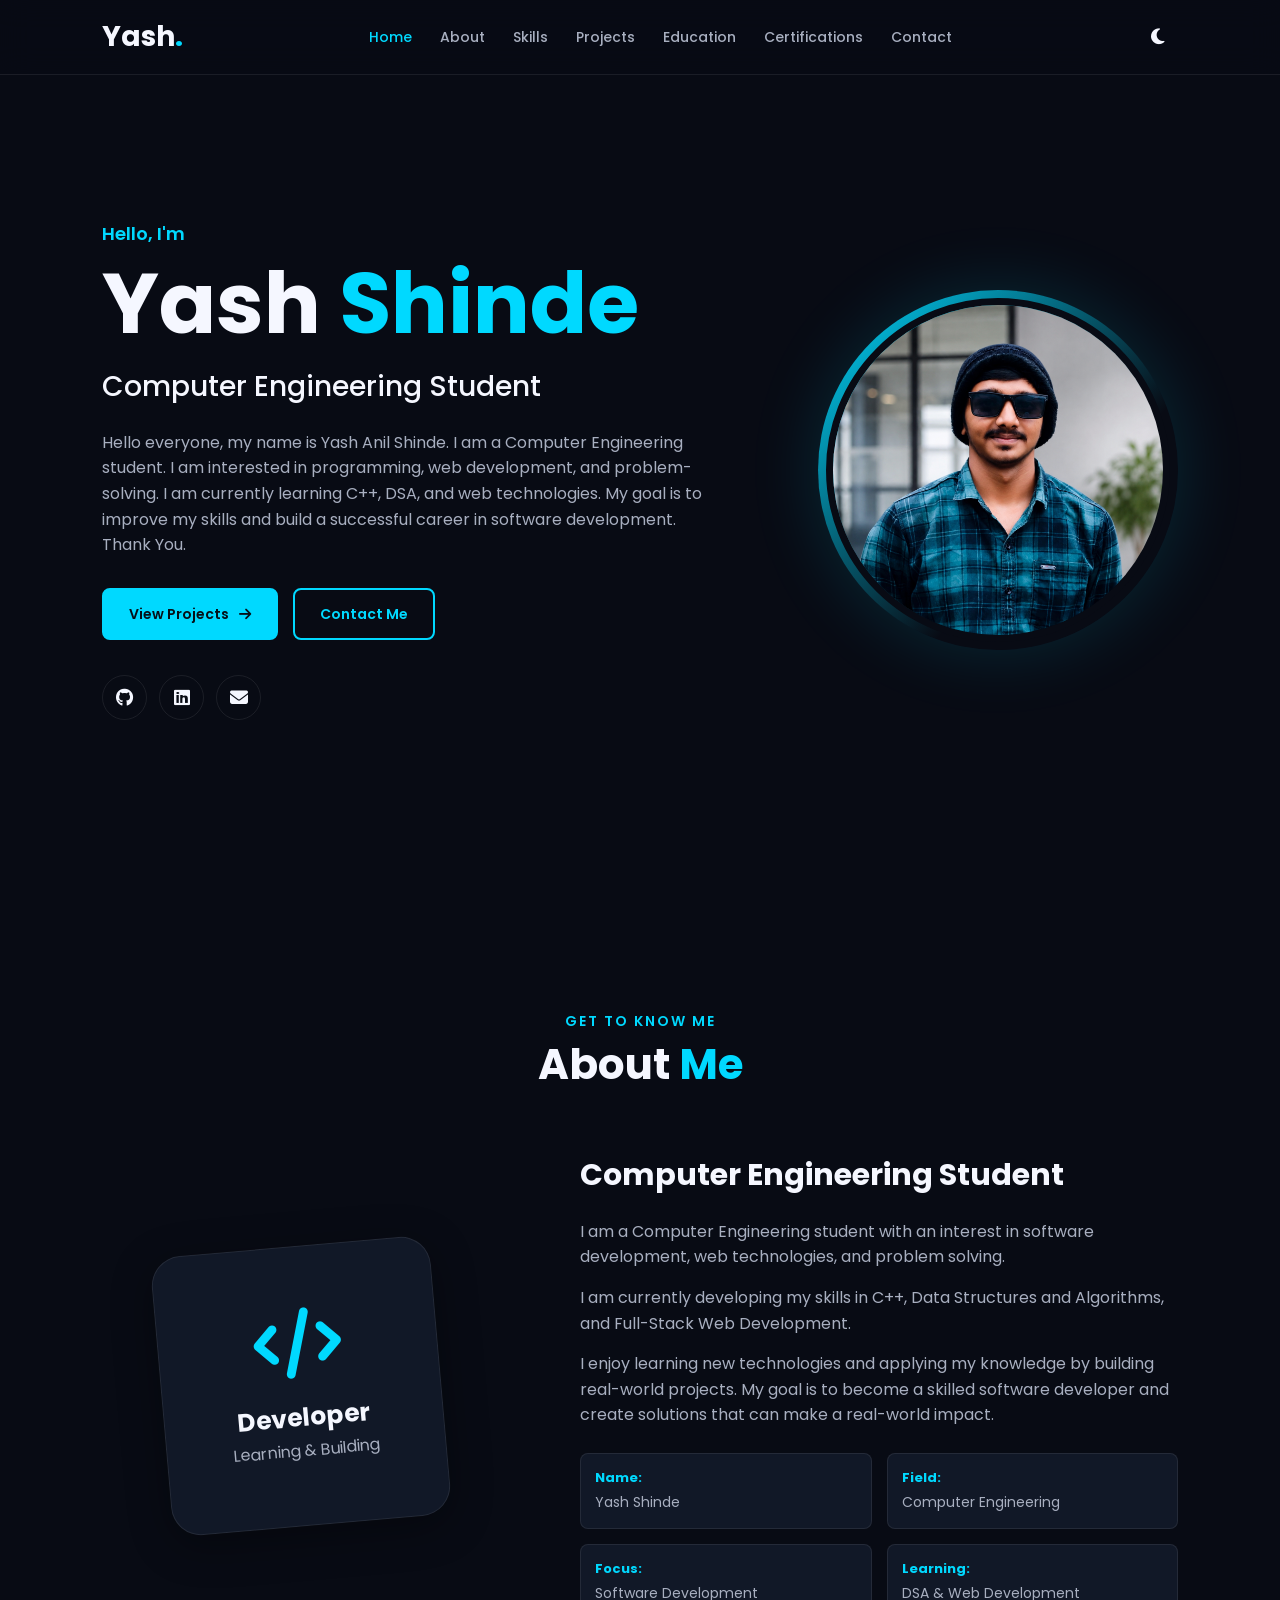
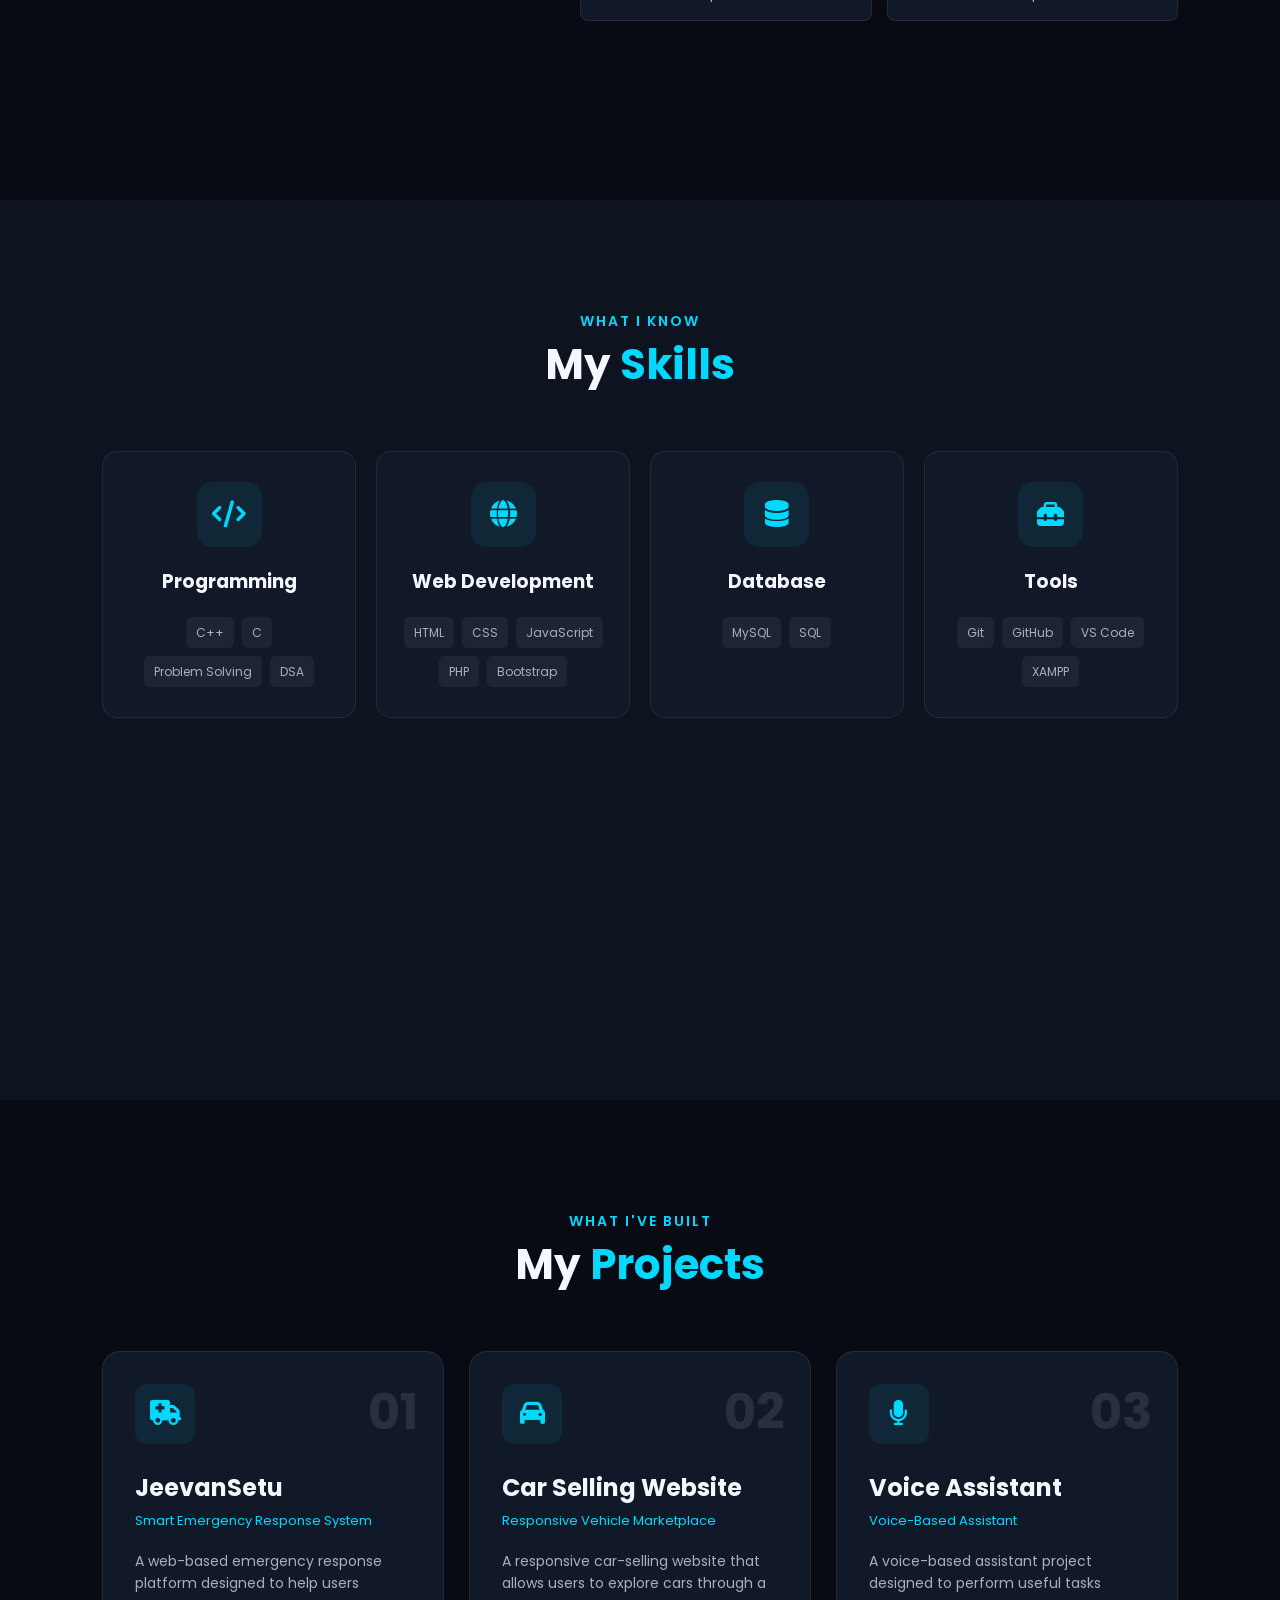
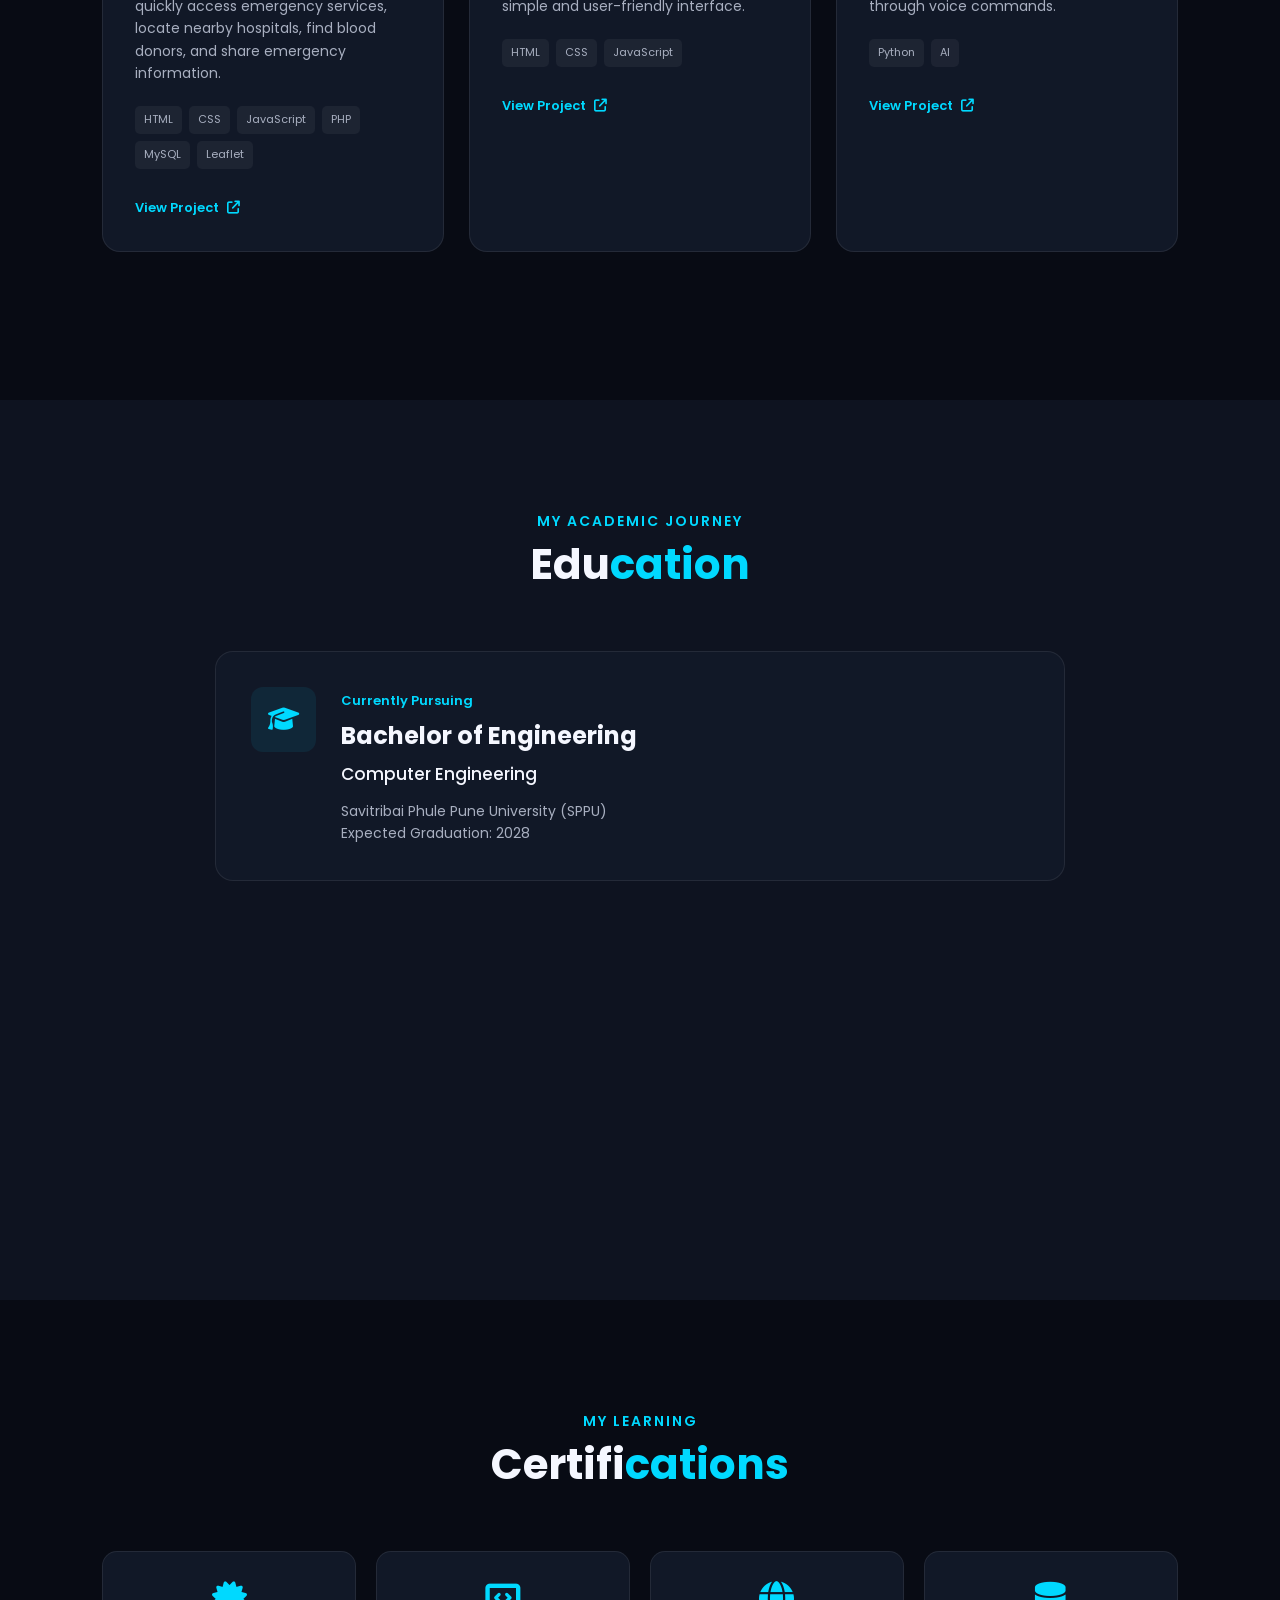
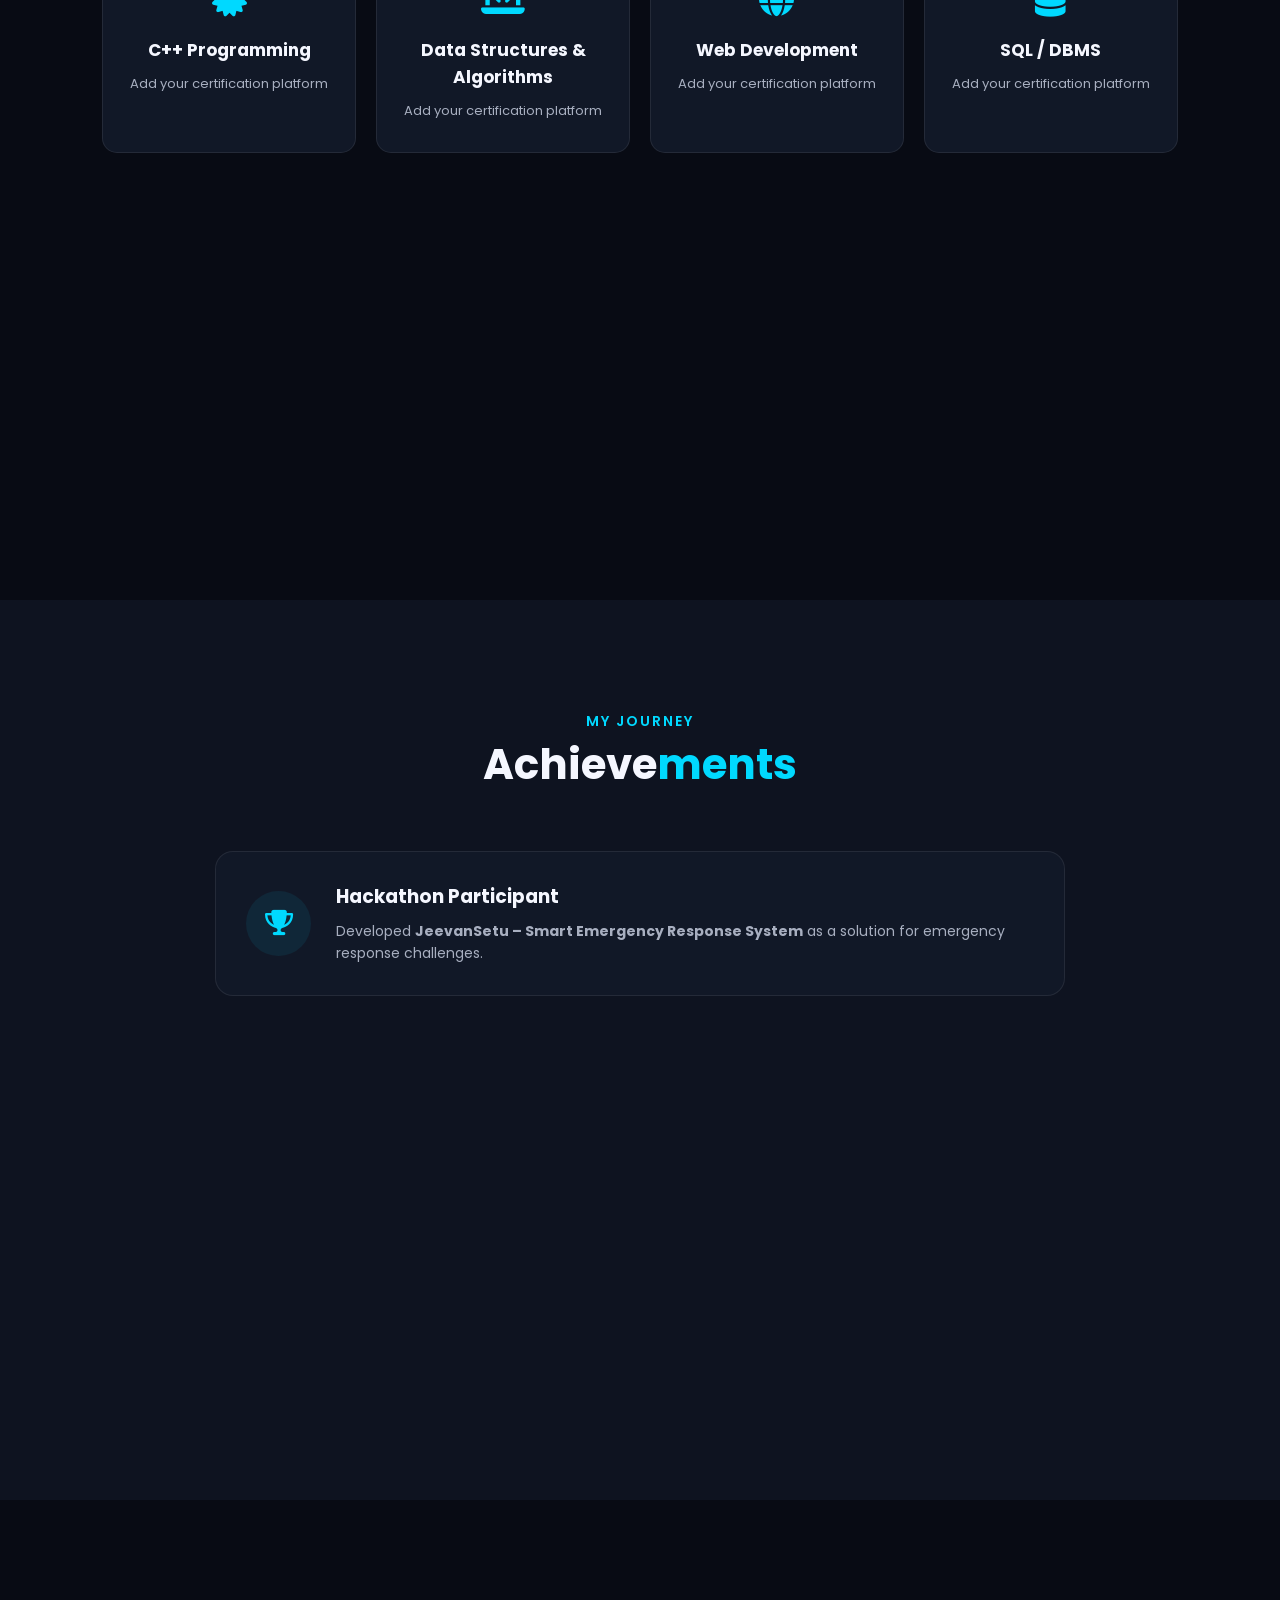
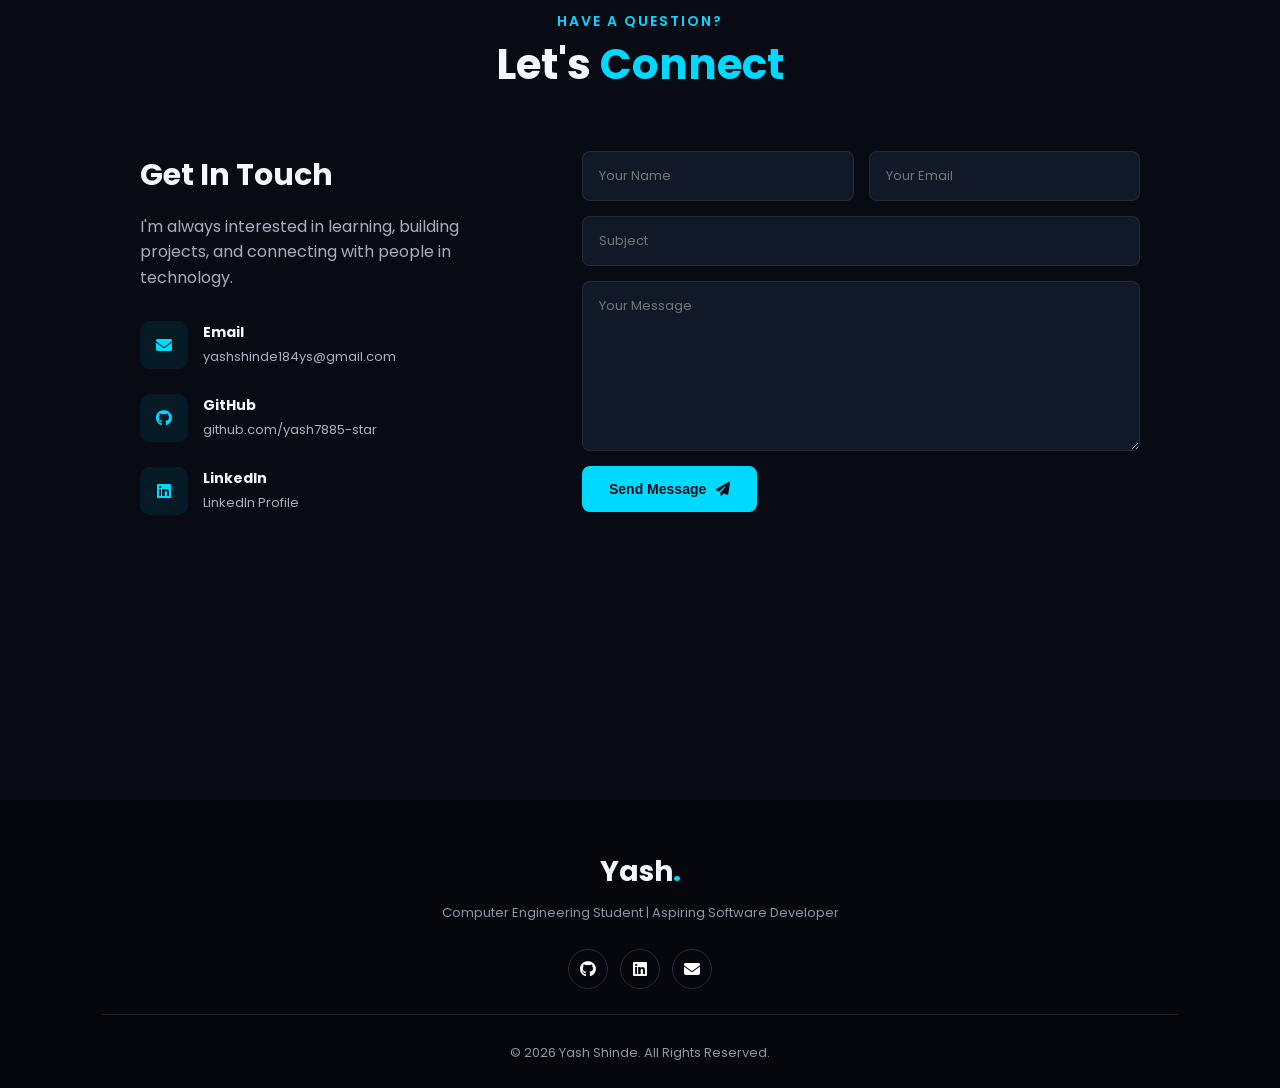
==== commit a52fc94f: "Update index.html" ====
--- a/index.html
+++ b/index.html
@@ -130,13 +130,13 @@
                 ├── index.html
                 ├── style.css
                 ├── script.js
-                └── c:\Users\Yash\OneDrive\Pictures\file_00000000b998821190eabb26c272c32e.png       
+                └── yash.jpg      
 
                 Then change yash.jpg below if your
                 image has another name.
                 -->
 
-                <img src="c:\Users\Yash\OneDrive\Pictures\file_00000000b998821190eabb26c272c32e.png"
+                <img src="yash.jpg"
                      alt="Yash Shinde">
 
             </div>
